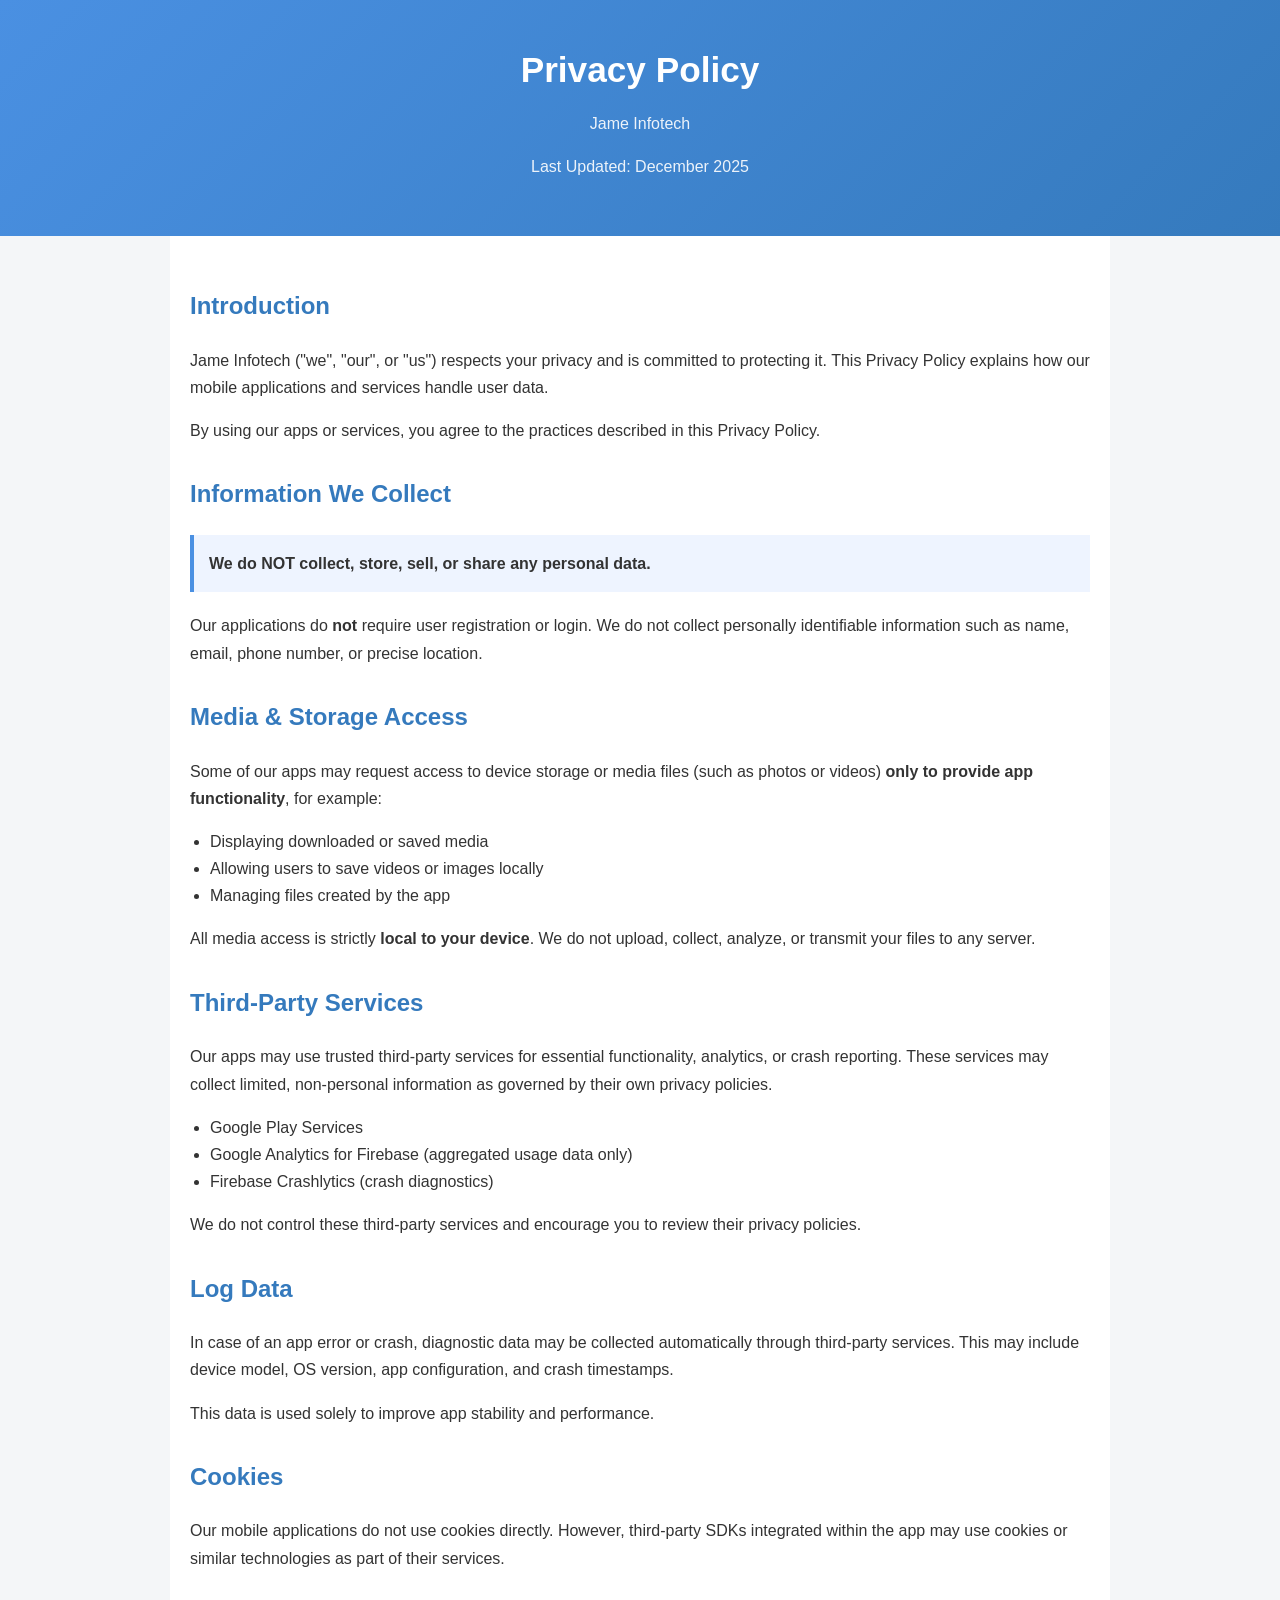
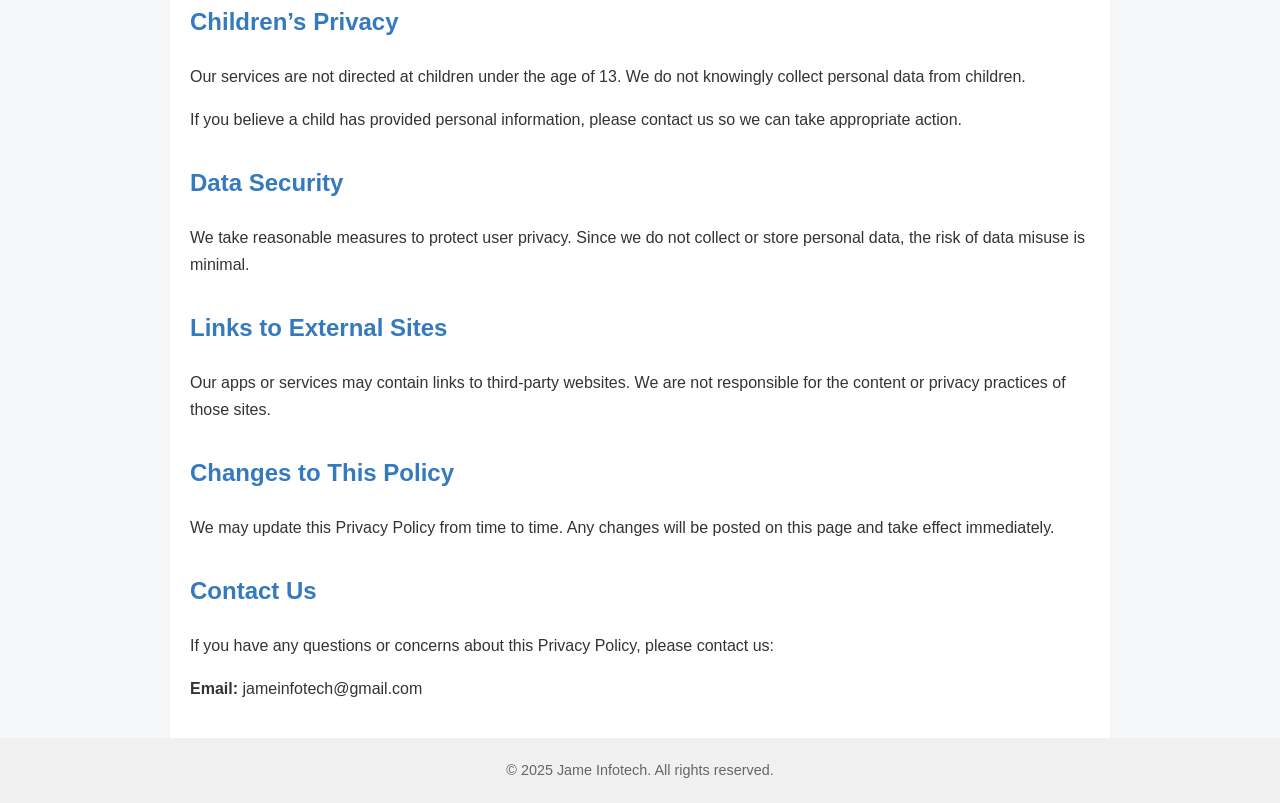
==== privacy-policy.html @ ece1edf4 "privacy policy first version" ====
<!DOCTYPE html>
<html lang="en">
<head>
<meta charset="UTF-8">
<meta name="viewport" content="width=device-width, initial-scale=1.0">
<title>Privacy Policy | Jame Infotech</title>

<style>
    body {
        font-family: -apple-system, BlinkMacSystemFont, "Segoe UI", Roboto, Helvetica, Arial, sans-serif;
        background: #f4f6f8;
        color: #333;
        margin: 0;
        line-height: 1.7;
    }
    header {
        background: linear-gradient(135deg, #4a90e2, #357abd);
        color: #fff;
        padding: 40px 20px;
        text-align: center;
    }
    header h1 {
        margin: 0;
        font-size: 2.2rem;
    }
    header p {
        margin-top: 10px;
        opacity: 0.9;
    }
    .container {
        max-width: 900px;
        margin: auto;
        padding: 20px;
        background: #fff;
    }
    h2 {
        color: #357abd;
        margin-top: 30px;
    }
    ul {
        padding-left: 20px;
    }
    footer {
        text-align: center;
        padding: 20px;
        font-size: 0.9rem;
        color: #666;
        background: #f0f0f0;
    }
    .highlight {
        background: #eef4ff;
        padding: 15px;
        border-left: 4px solid #4a90e2;
        margin: 20px 0;
    }
</style>
</head>

<body>

<header>
    <h1>Privacy Policy</h1>
    <p>Jame Infotech</p>
    <p>Last Updated: December 2025</p>
</header>

<div class="container">

    <section>
        <h2>Introduction</h2>
        <p>
            Jame Infotech ("we", "our", or "us") respects your privacy and is committed to protecting it.
            This Privacy Policy explains how our mobile applications and services handle user data.
        </p>
        <p>
            By using our apps or services, you agree to the practices described in this Privacy Policy.
        </p>
    </section>

    <section>
        <h2>Information We Collect</h2>

        <div class="highlight">
            <strong>We do NOT collect, store, sell, or share any personal data.</strong>
        </div>

        <p>
            Our applications do <strong>not</strong> require user registration or login.
            We do not collect personally identifiable information such as name, email,
            phone number, or precise location.
        </p>
    </section>

    <section>
        <h2>Media & Storage Access</h2>
        <p>
            Some of our apps may request access to device storage or media files
            (such as photos or videos) <strong>only to provide app functionality</strong>,
            for example:
        </p>
        <ul>
            <li>Displaying downloaded or saved media</li>
            <li>Allowing users to save videos or images locally</li>
            <li>Managing files created by the app</li>
        </ul>
        <p>
            All media access is strictly <strong>local to your device</strong>.
            We do not upload, collect, analyze, or transmit your files to any server.
        </p>
    </section>

    <section>
        <h2>Third-Party Services</h2>
        <p>
            Our apps may use trusted third-party services for essential functionality,
            analytics, or crash reporting. These services may collect limited,
            non-personal information as governed by their own privacy policies.
        </p>

        <ul>
            <li>Google Play Services</li>
            <li>Google Analytics for Firebase (aggregated usage data only)</li>
            <li>Firebase Crashlytics (crash diagnostics)</li>
        </ul>

        <p>
            We do not control these third-party services and encourage you to review
            their privacy policies.
        </p>
    </section>

    <section>
        <h2>Log Data</h2>
        <p>
            In case of an app error or crash, diagnostic data may be collected automatically
            through third-party services. This may include device model, OS version,
            app configuration, and crash timestamps.
        </p>
        <p>
            This data is used solely to improve app stability and performance.
        </p>
    </section>

    <section>
        <h2>Cookies</h2>
        <p>
            Our mobile applications do not use cookies directly.
            However, third-party SDKs integrated within the app may use
            cookies or similar technologies as part of their services.
        </p>
    </section>

    <section>
        <h2>Children’s Privacy</h2>
        <p>
            Our services are not directed at children under the age of 13.
            We do not knowingly collect personal data from children.
        </p>
        <p>
            If you believe a child has provided personal information,
            please contact us so we can take appropriate action.
        </p>
    </section>

    <section>
        <h2>Data Security</h2>
        <p>
            We take reasonable measures to protect user privacy.
            Since we do not collect or store personal data, the risk of data misuse is minimal.
        </p>
    </section>

    <section>
        <h2>Links to External Sites</h2>
        <p>
            Our apps or services may contain links to third-party websites.
            We are not responsible for the content or privacy practices of those sites.
        </p>
    </section>

    <section>
        <h2>Changes to This Policy</h2>
        <p>
            We may update this Privacy Policy from time to time.
            Any changes will be posted on this page and take effect immediately.
        </p>
    </section>

    <section>
        <h2>Contact Us</h2>
        <p>
            If you have any questions or concerns about this Privacy Policy,
            please contact us:
        </p>
        <p>
            <strong>Email:</strong> jameinfotech@gmail.com
        </p>
    </section>

</div>

<footer>
    © 2025 Jame Infotech. All rights reserved.
</footer>

</body>
</html>
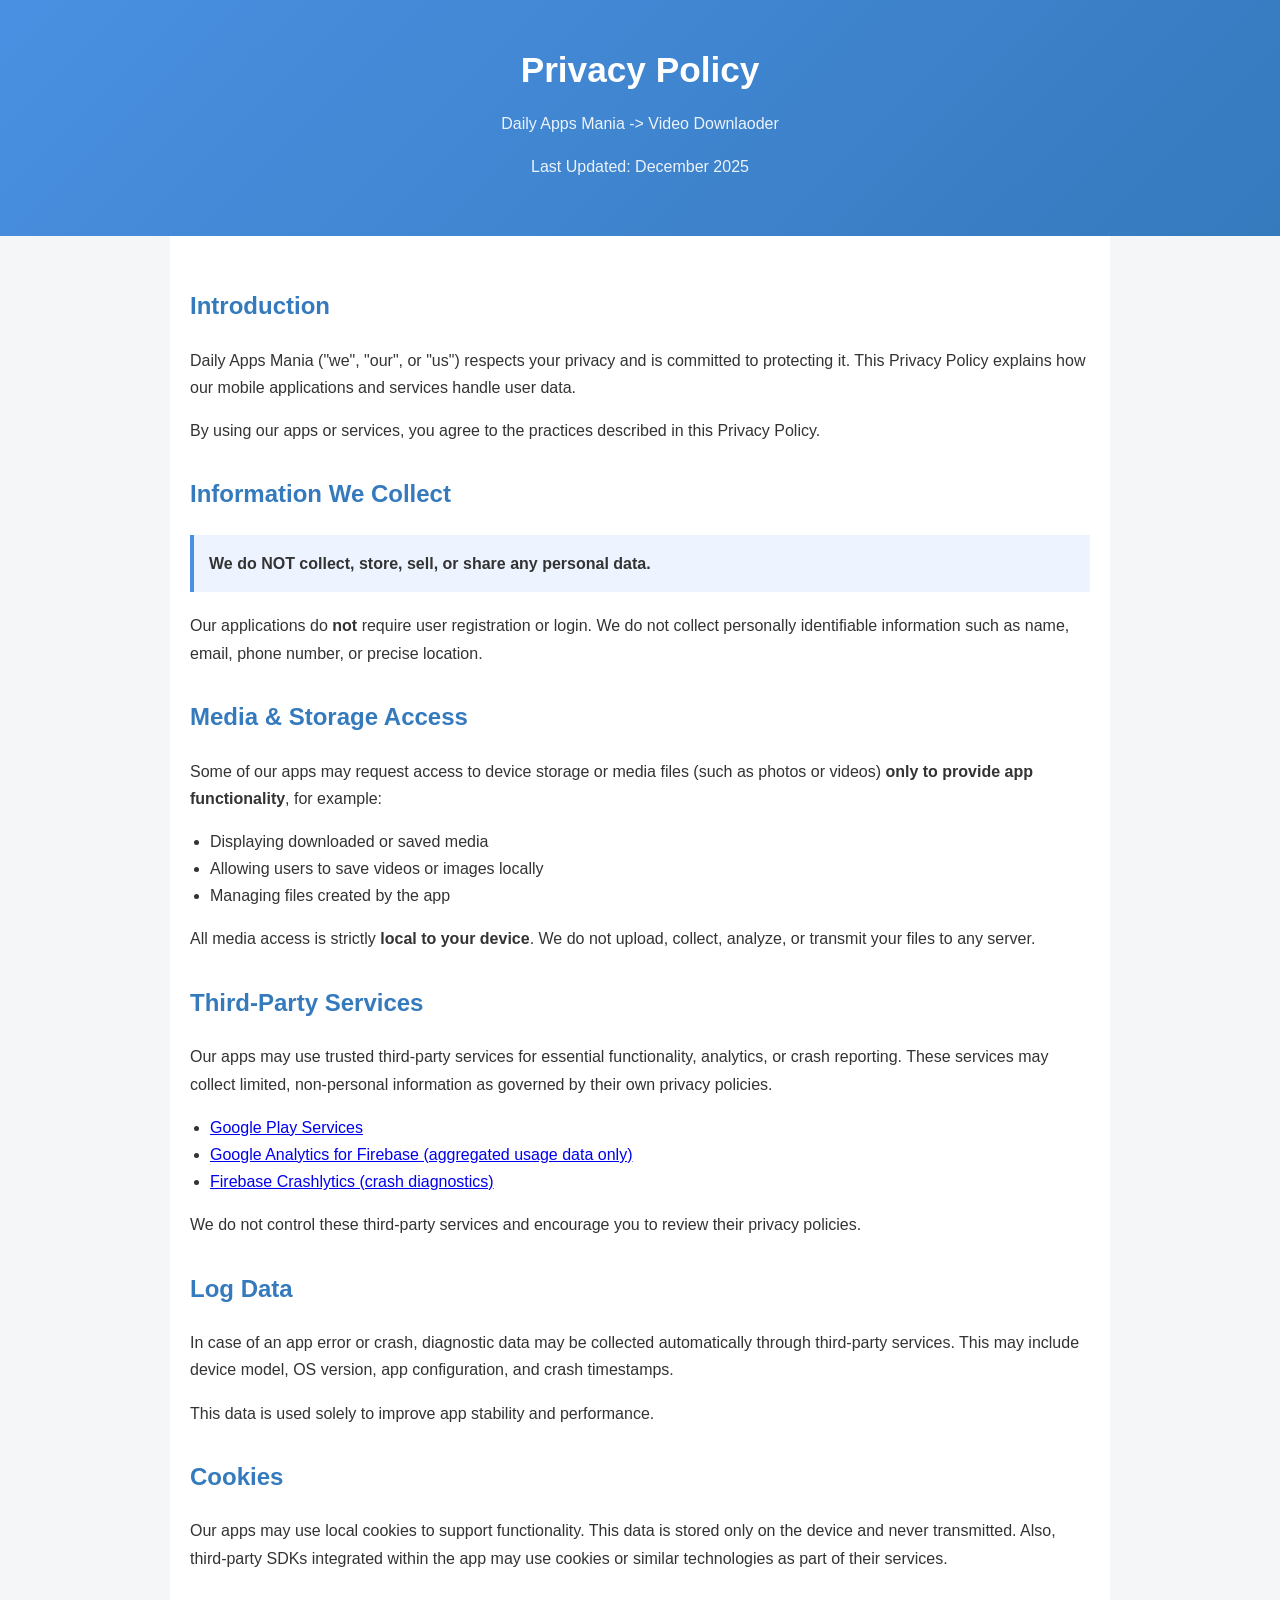
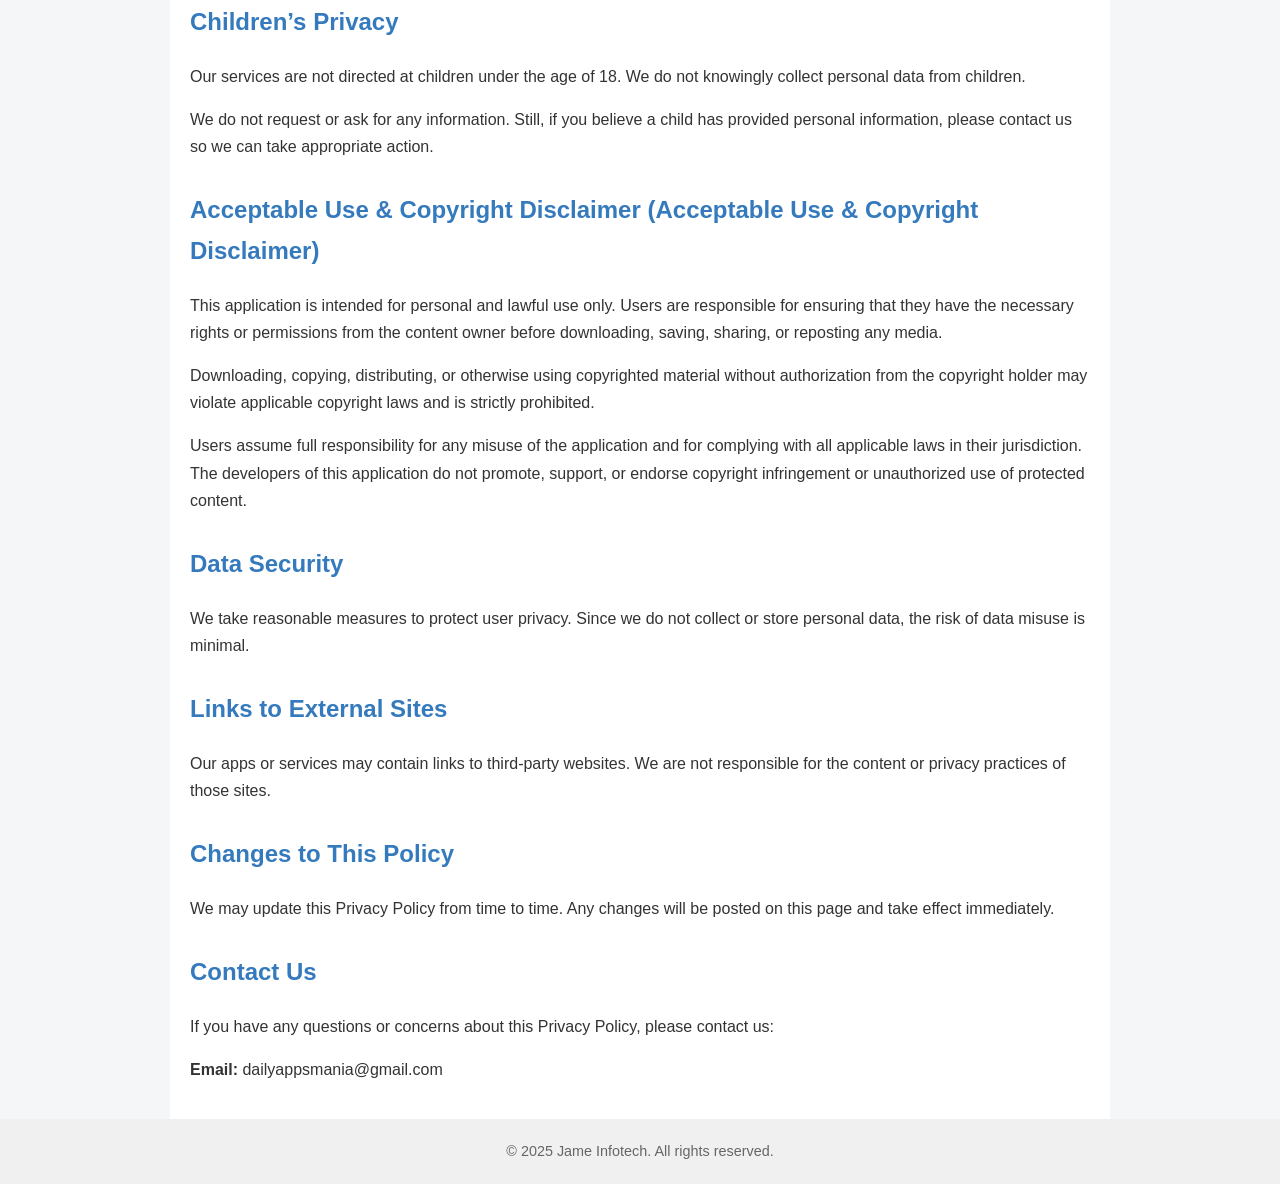
==== commit 3cc65e6d: "privacy update" ====
--- a/privacy-policy.html
+++ b/privacy-policy.html
@@ -60,7 +60,7 @@
 
 <header>
     <h1>Privacy Policy</h1>
-    <p>Jame Infotech</p>
+    <p>Daily Apps Mania -> Video Downlaoder</p>
     <p>Last Updated: December 2025</p>
 </header>
 
@@ -69,7 +69,7 @@
     <section>
         <h2>Introduction</h2>
         <p>
-            Jame Infotech ("we", "our", or "us") respects your privacy and is committed to protecting it.
+            Daily Apps Mania ("we", "our", or "us") respects your privacy and is committed to protecting it.
             This Privacy Policy explains how our mobile applications and services handle user data.
         </p>
         <p>
@@ -118,9 +118,9 @@
         </p>
 
         <ul>
-            <li>Google Play Services</li>
-            <li>Google Analytics for Firebase (aggregated usage data only)</li>
-            <li>Firebase Crashlytics (crash diagnostics)</li>
+            <li><a href="https://policies.google.com/privacy">Google Play Services</a></li>
+            <li><a href="https://www.google.com/analytics/terms/">Google Analytics for Firebase (aggregated usage data only)</a></li>
+            <li><a href="https://firebase.google.com/support/privacy">Firebase Crashlytics (crash diagnostics)</a></li>
         </ul>
 
         <p>
@@ -144,8 +144,8 @@
     <section>
         <h2>Cookies</h2>
         <p>
-            Our mobile applications do not use cookies directly.
-            However, third-party SDKs integrated within the app may use
+            Our apps may use local cookies to support functionality. This data is stored only on the device and never transmitted.
+            Also, third-party SDKs integrated within the app may use
             cookies or similar technologies as part of their services.
         </p>
     </section>
@@ -153,13 +153,34 @@
     <section>
         <h2>Children’s Privacy</h2>
         <p>
-            Our services are not directed at children under the age of 13.
+            Our services are not directed at children under the age of 18.
             We do not knowingly collect personal data from children.
         </p>
         <p>
-            If you believe a child has provided personal information,
+            We do not request or ask for any information. Still, if you believe a child has provided personal information,
             please contact us so we can take appropriate action.
         </p>
+    </section>
+	
+	<section>
+        <h2>Acceptable Use & Copyright Disclaimer (Acceptable Use & Copyright Disclaimer)</h2>
+        <p>
+			This application is intended for personal and lawful use only.
+			Users are responsible for ensuring that they have the necessary
+			rights or permissions from the content owner before downloading,
+			saving, sharing, or reposting any media.
+		</p>
+		<p>
+			Downloading, copying, distributing, or otherwise using copyrighted
+			material without authorization from the copyright holder may violate
+			applicable copyright laws and is strictly prohibited.
+		</p>
+		<p>
+			Users assume full responsibility for any misuse of the application
+			and for complying with all applicable laws in their jurisdiction.
+			The developers of this application do not promote, support, or
+			endorse copyright infringement or unauthorized use of protected content.
+		</p>
     </section>
 
     <section>
@@ -193,7 +214,7 @@
             please contact us:
         </p>
         <p>
-            <strong>Email:</strong> jameinfotech@gmail.com
+            <strong>Email:</strong> dailyappsmania@gmail.com
         </p>
     </section>
 
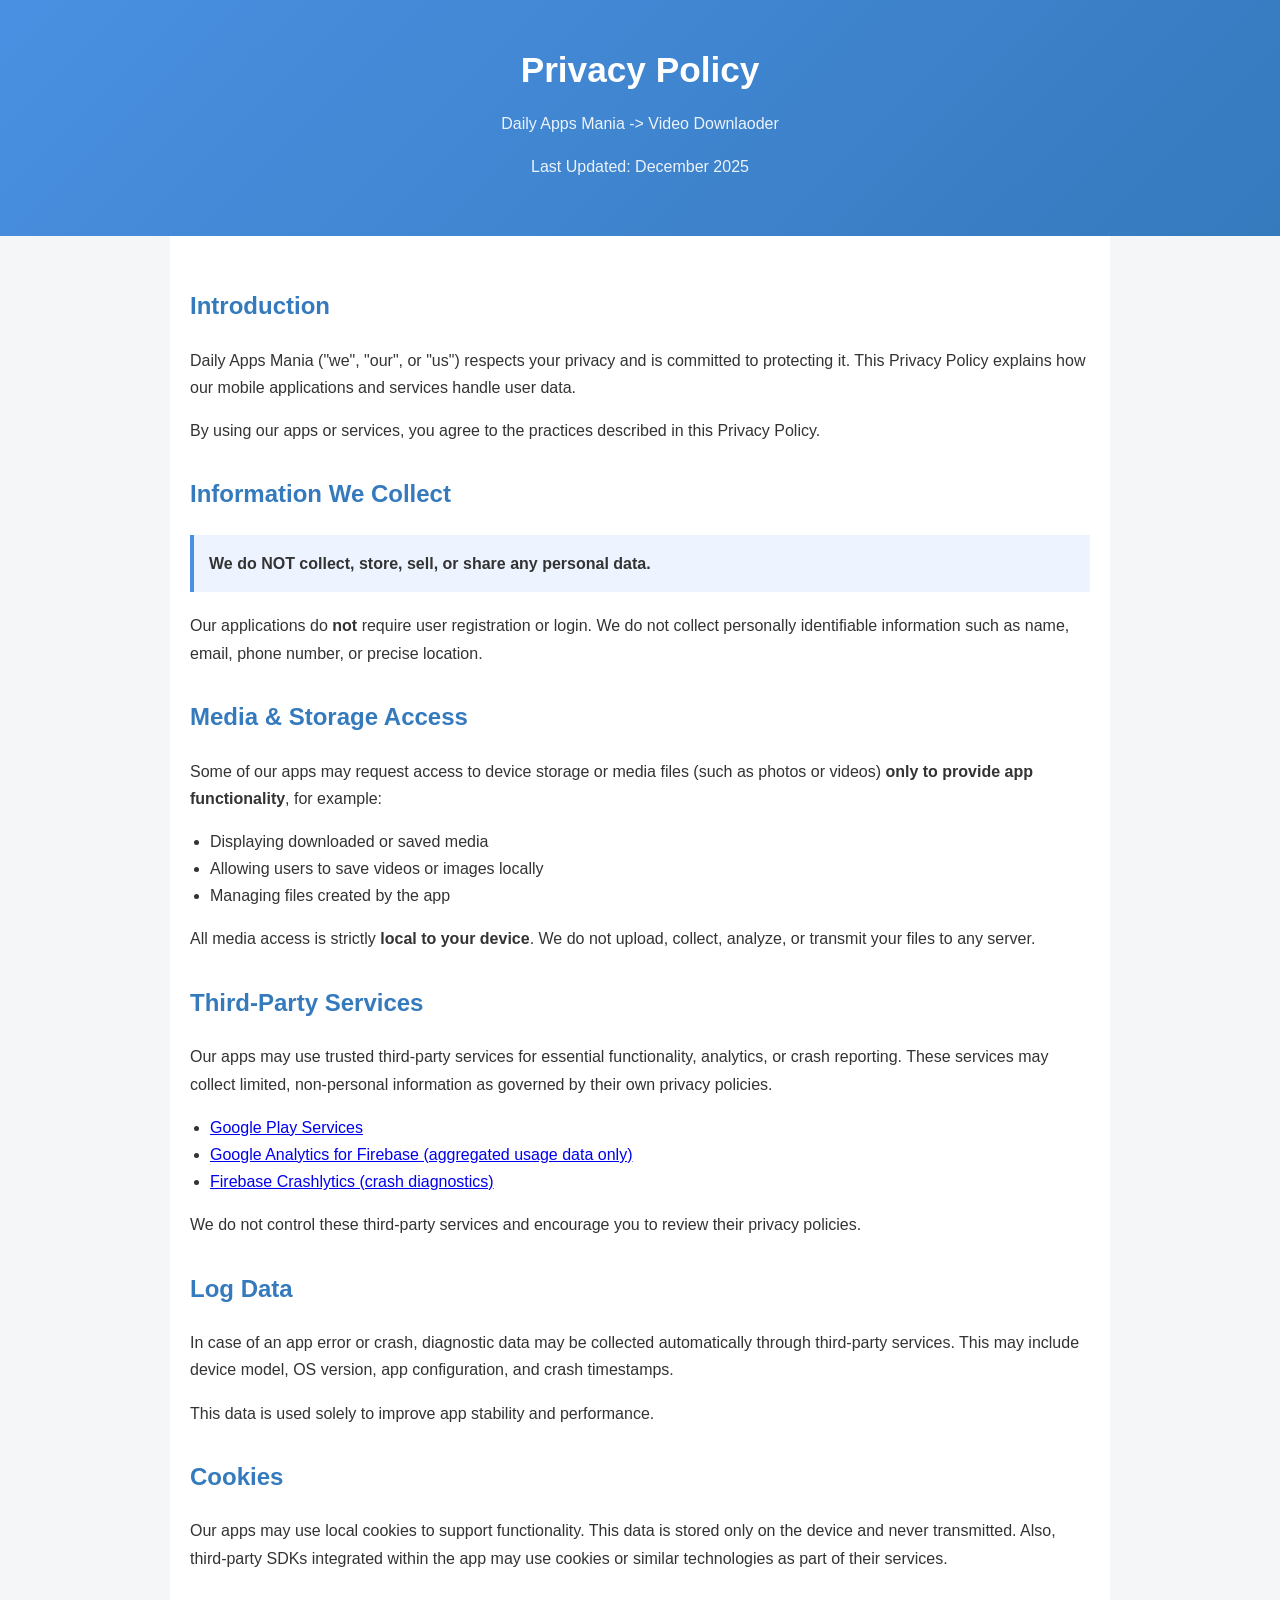
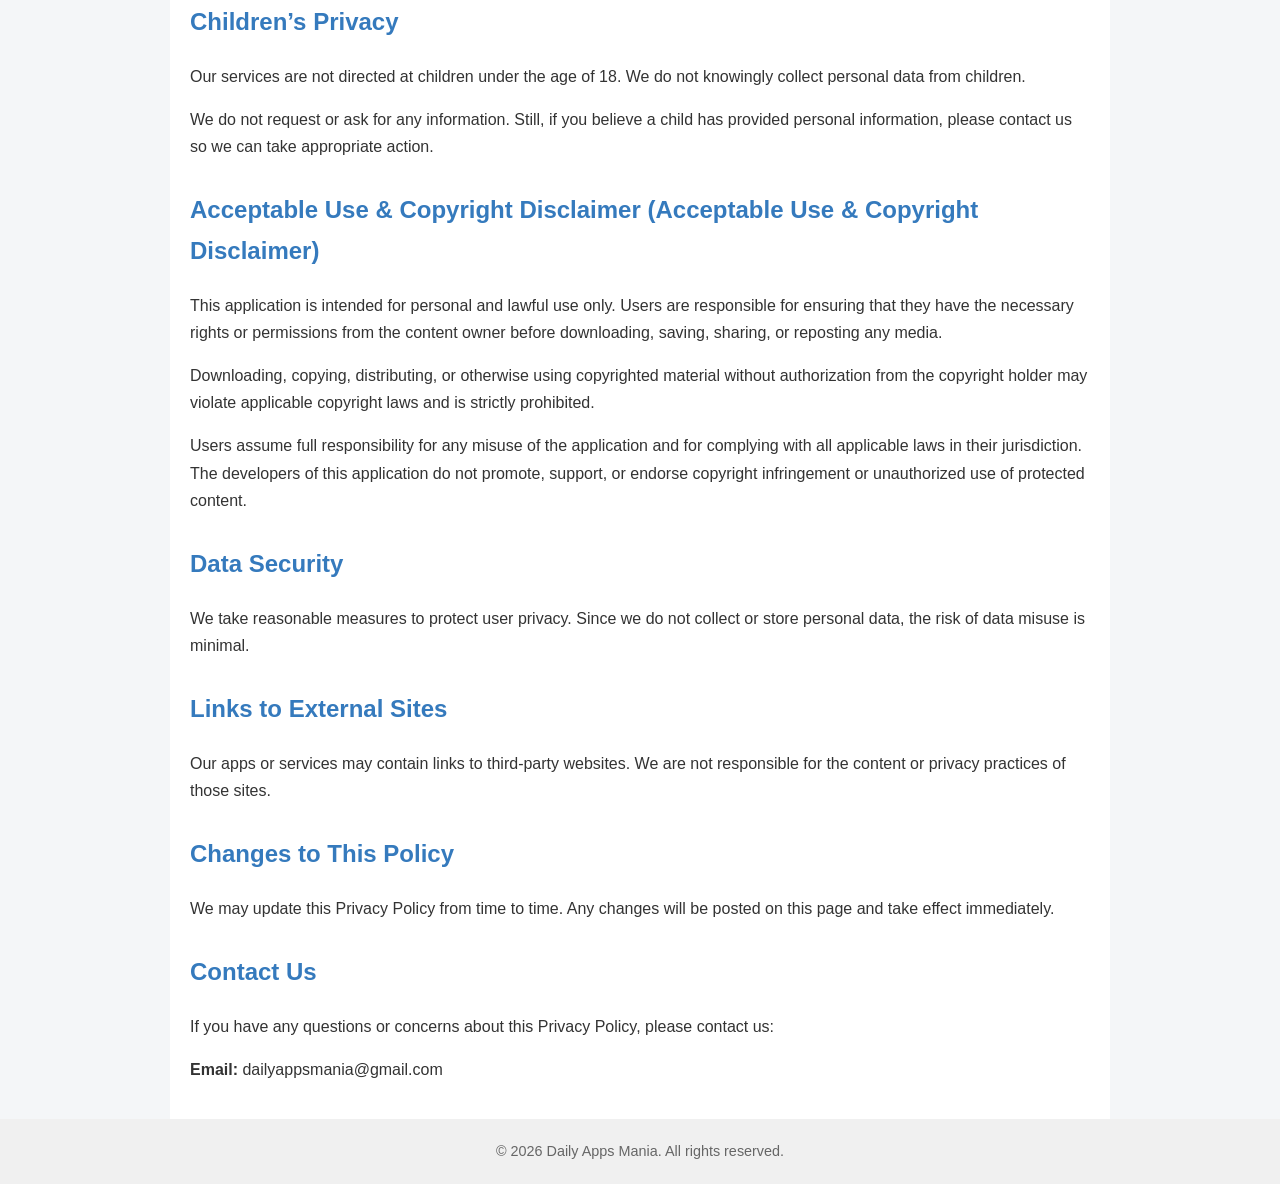
==== commit ae5a3b53: "Name change which was pening" ====
--- a/privacy-policy.html
+++ b/privacy-policy.html
@@ -3,7 +3,7 @@
 <head>
 <meta charset="UTF-8">
 <meta name="viewport" content="width=device-width, initial-scale=1.0">
-<title>Privacy Policy | Jame Infotech</title>
+<title>Privacy Policy | Video Downloader</title>
 
 <style>
     body {
@@ -221,7 +221,7 @@
 </div>
 
 <footer>
-    © 2025 Jame Infotech. All rights reserved.
+    © 2026 Daily Apps Mania. All rights reserved.
 </footer>
 
 </body>
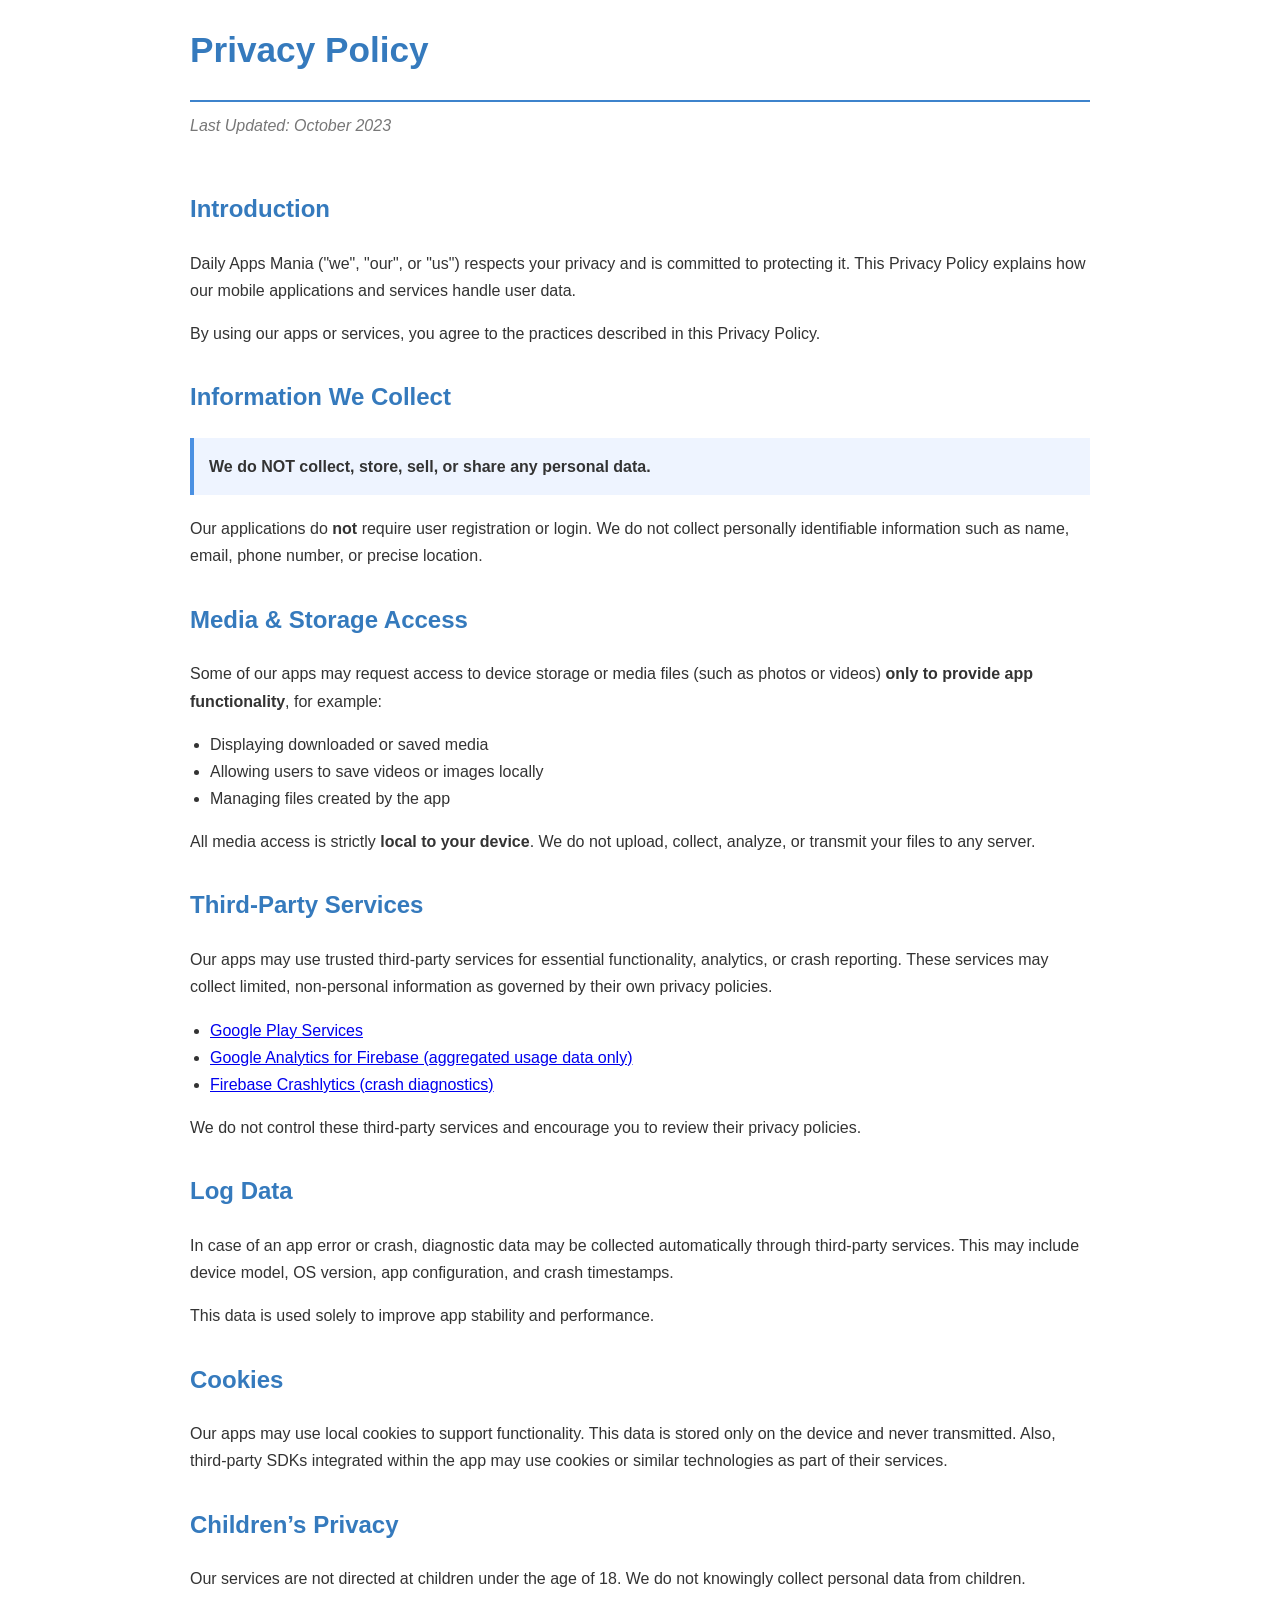
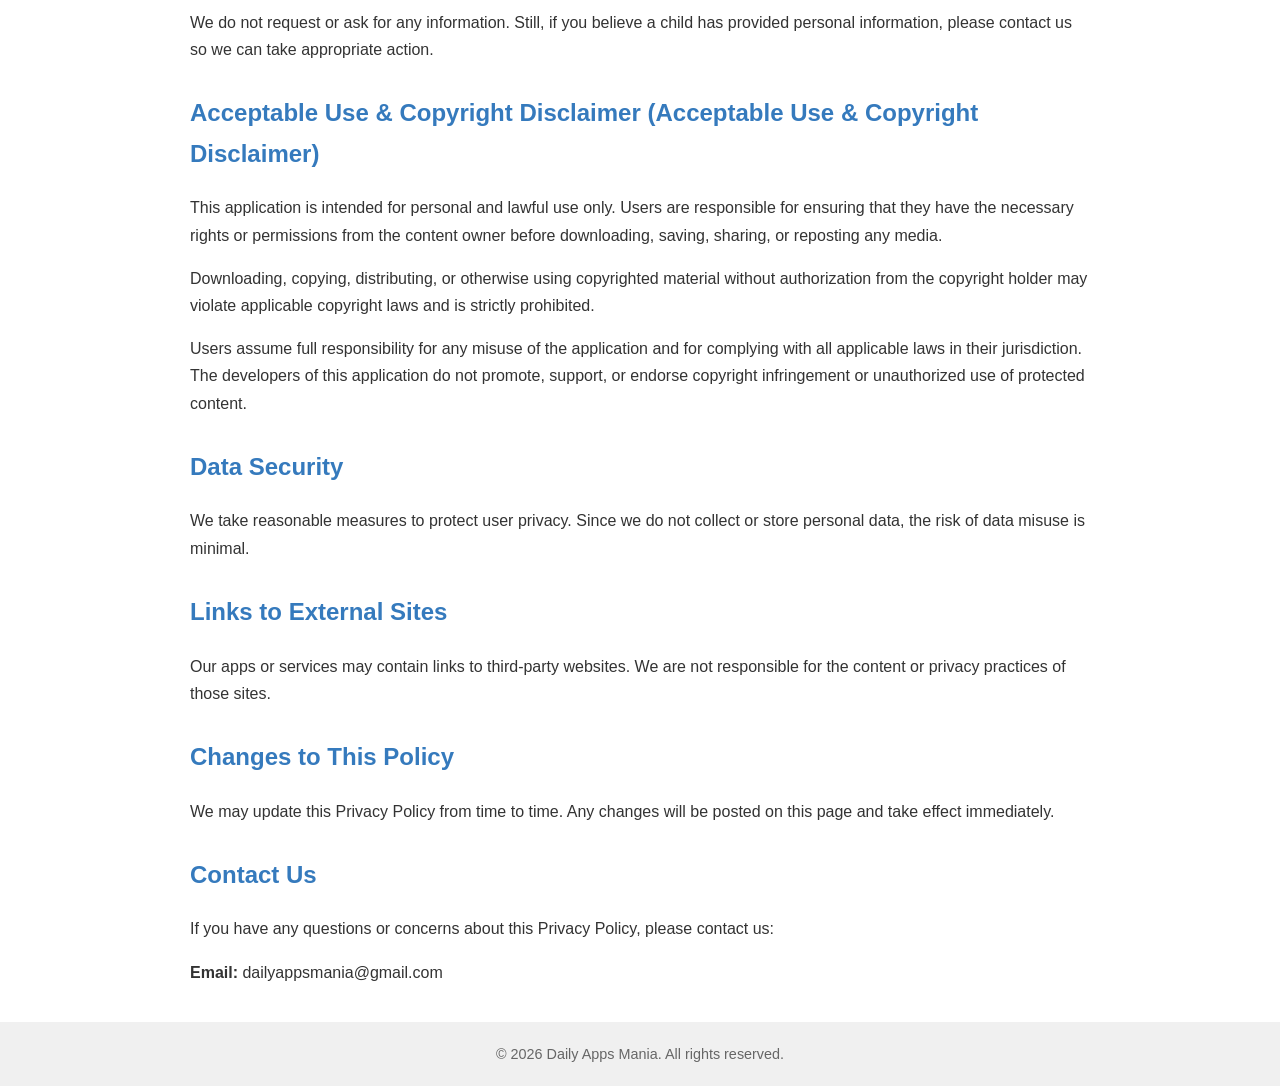
==== commit c9210249: "Updated website for SEO friendly content - Also added both websites" ====
--- a/privacy-policy.html
+++ b/privacy-policy.html
@@ -3,21 +3,21 @@
 <head>
 <meta charset="UTF-8">
 <meta name="viewport" content="width=device-width, initial-scale=1.0">
-<title>Privacy Policy | Video Downloader</title>
+<title>Privacy Policy</title>
 
 <style>
     body {
         font-family: -apple-system, BlinkMacSystemFont, "Segoe UI", Roboto, Helvetica, Arial, sans-serif;
-        background: #f4f6f8;
         color: #333;
         margin: 0;
         line-height: 1.7;
     }
     header {
-        background: linear-gradient(135deg, #4a90e2, #357abd);
-        color: #fff;
-        padding: 40px 20px;
-        text-align: center;
+        color: #357abd;
+        padding: 20px 0px;
+		max-width: 900px;
+        margin: auto;
+		border-bottom: 2px solid #3E83CC;
     }
     header h1 {
         margin: 0;
@@ -26,6 +26,14 @@
     header p {
         margin-top: 10px;
         opacity: 0.9;
+    }
+	.last-updated {
+		color: #777;
+		max-width: 900px;
+		font-style: italic;
+		margin: auto;
+		margin-top: 10px;
+		
     }
     .container {
         max-width: 900px;
@@ -60,9 +68,9 @@
 
 <header>
     <h1>Privacy Policy</h1>
-    <p>Daily Apps Mania -> Video Downlaoder</p>
-    <p>Last Updated: December 2025</p>
 </header>
+
+<p class="last-updated">Last Updated: October 2023</p>
 
 <div class="container">
 
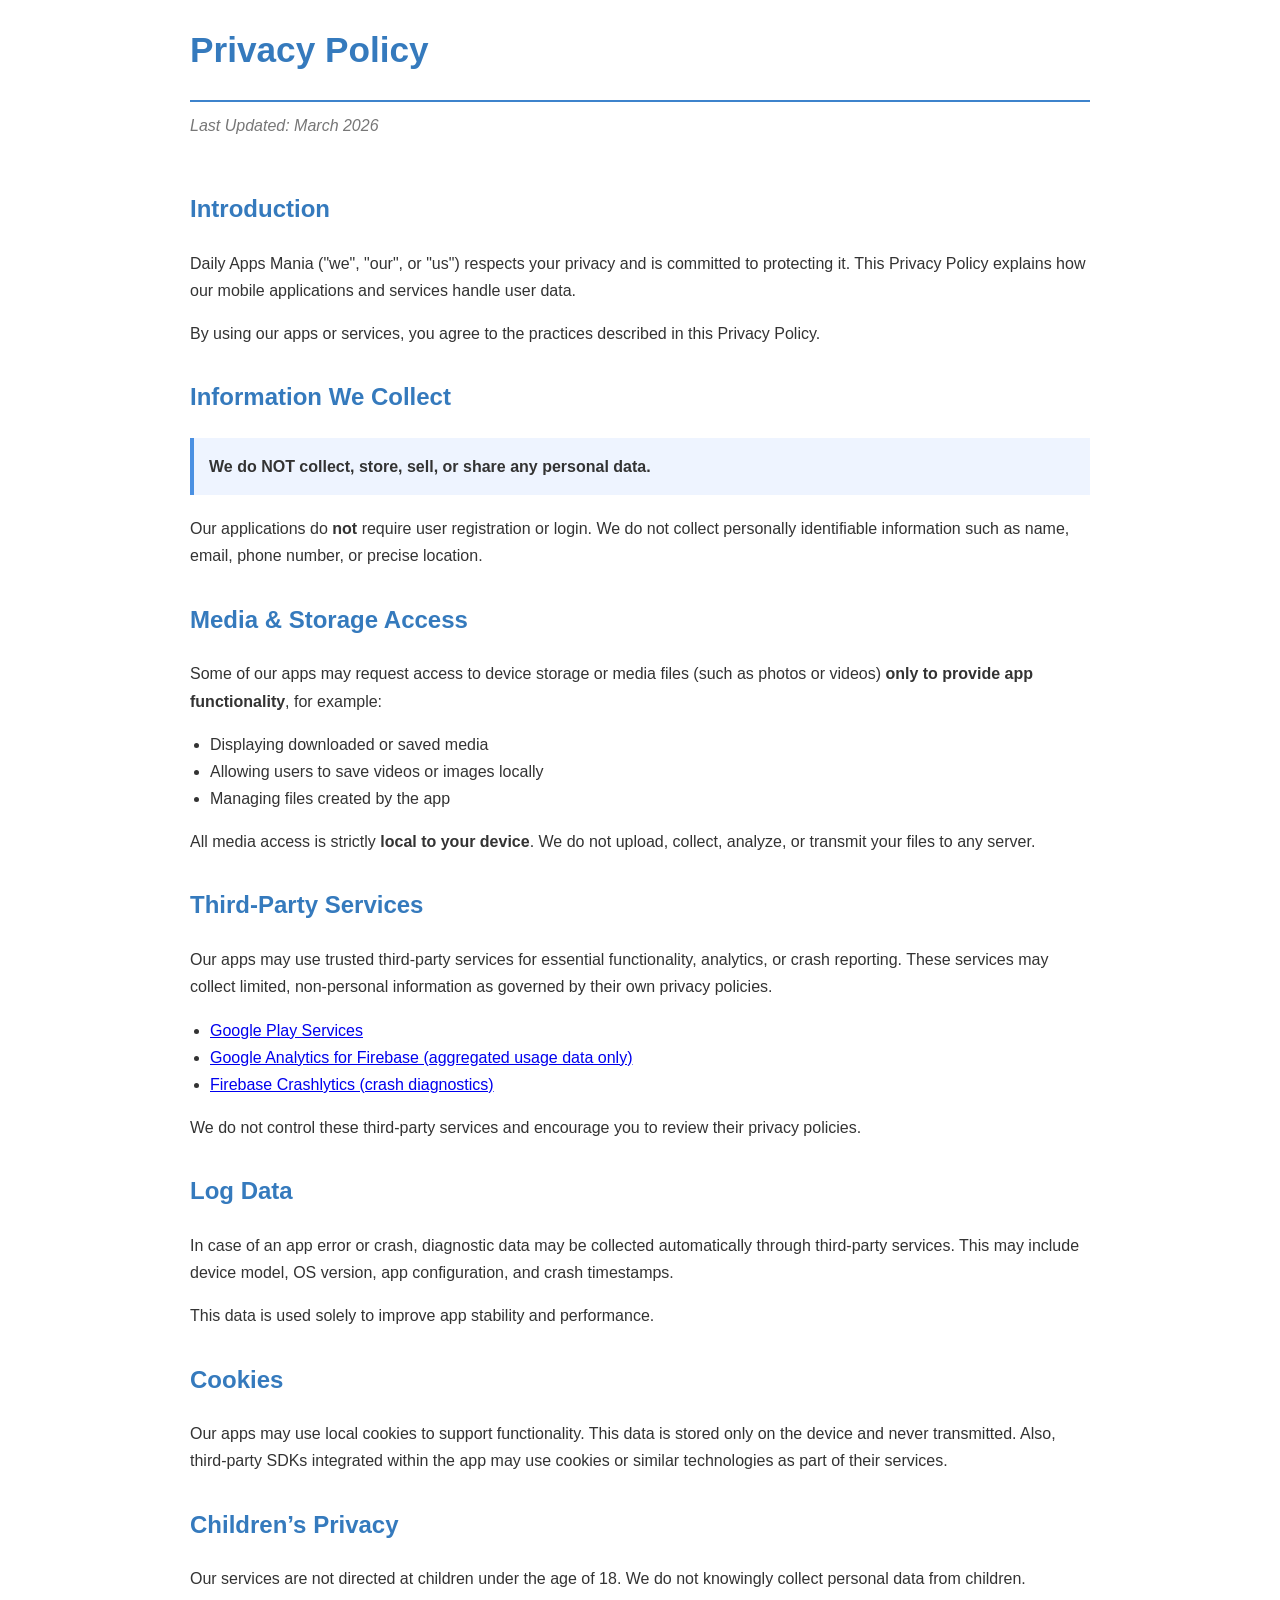
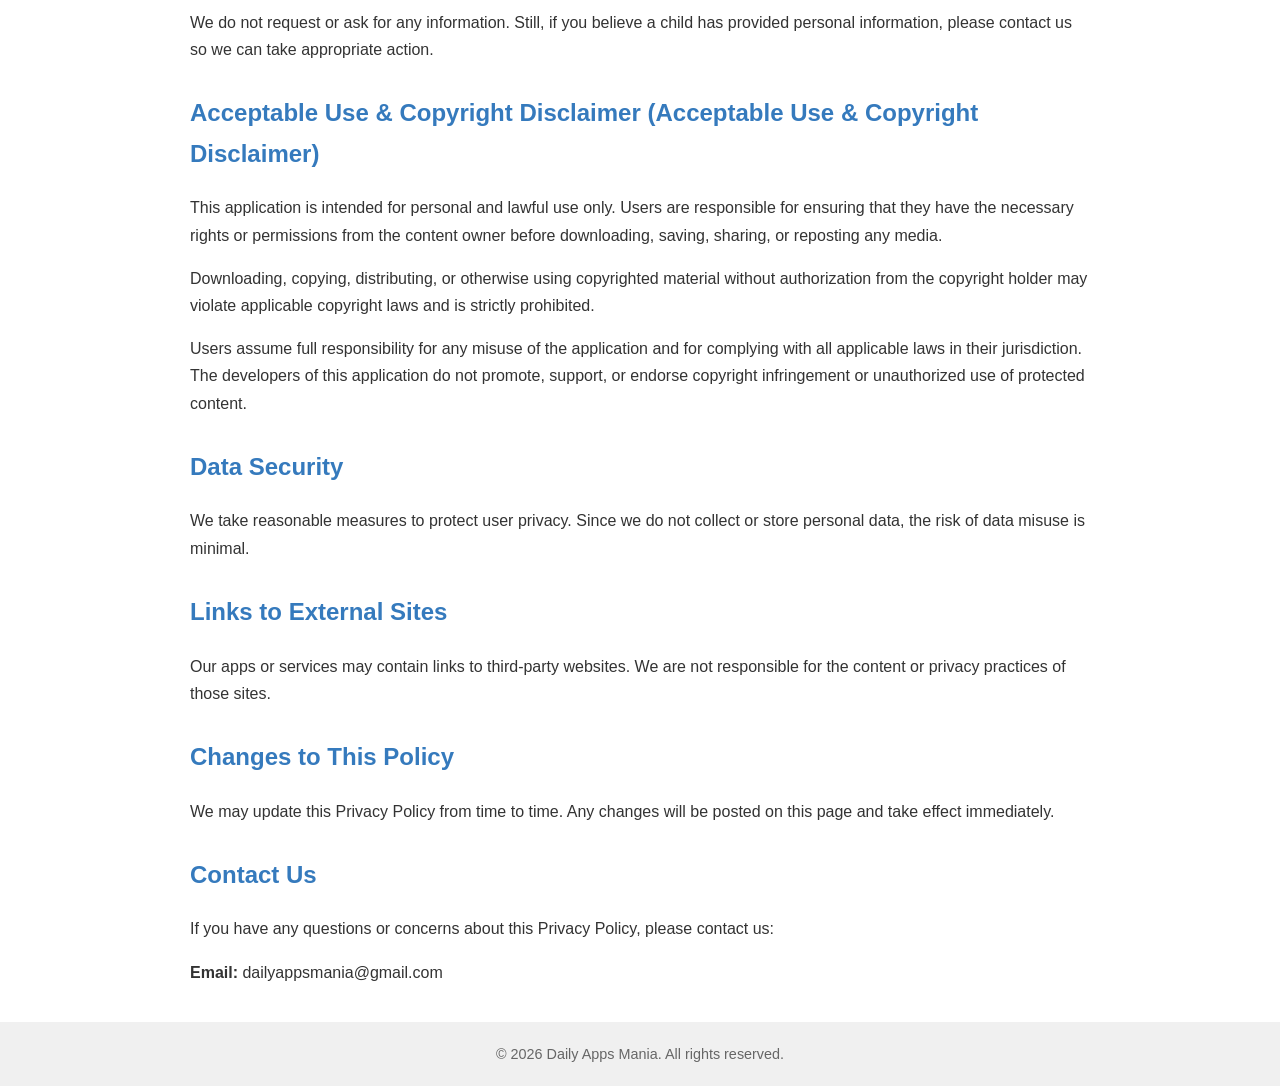
==== commit 9944a8c7: "Update page" ====
--- a/privacy-policy.html
+++ b/privacy-policy.html
@@ -70,7 +70,7 @@
     <h1>Privacy Policy</h1>
 </header>
 
-<p class="last-updated">Last Updated: October 2023</p>
+<p class="last-updated">Last Updated: March 2026</p>
 
 <div class="container">
 
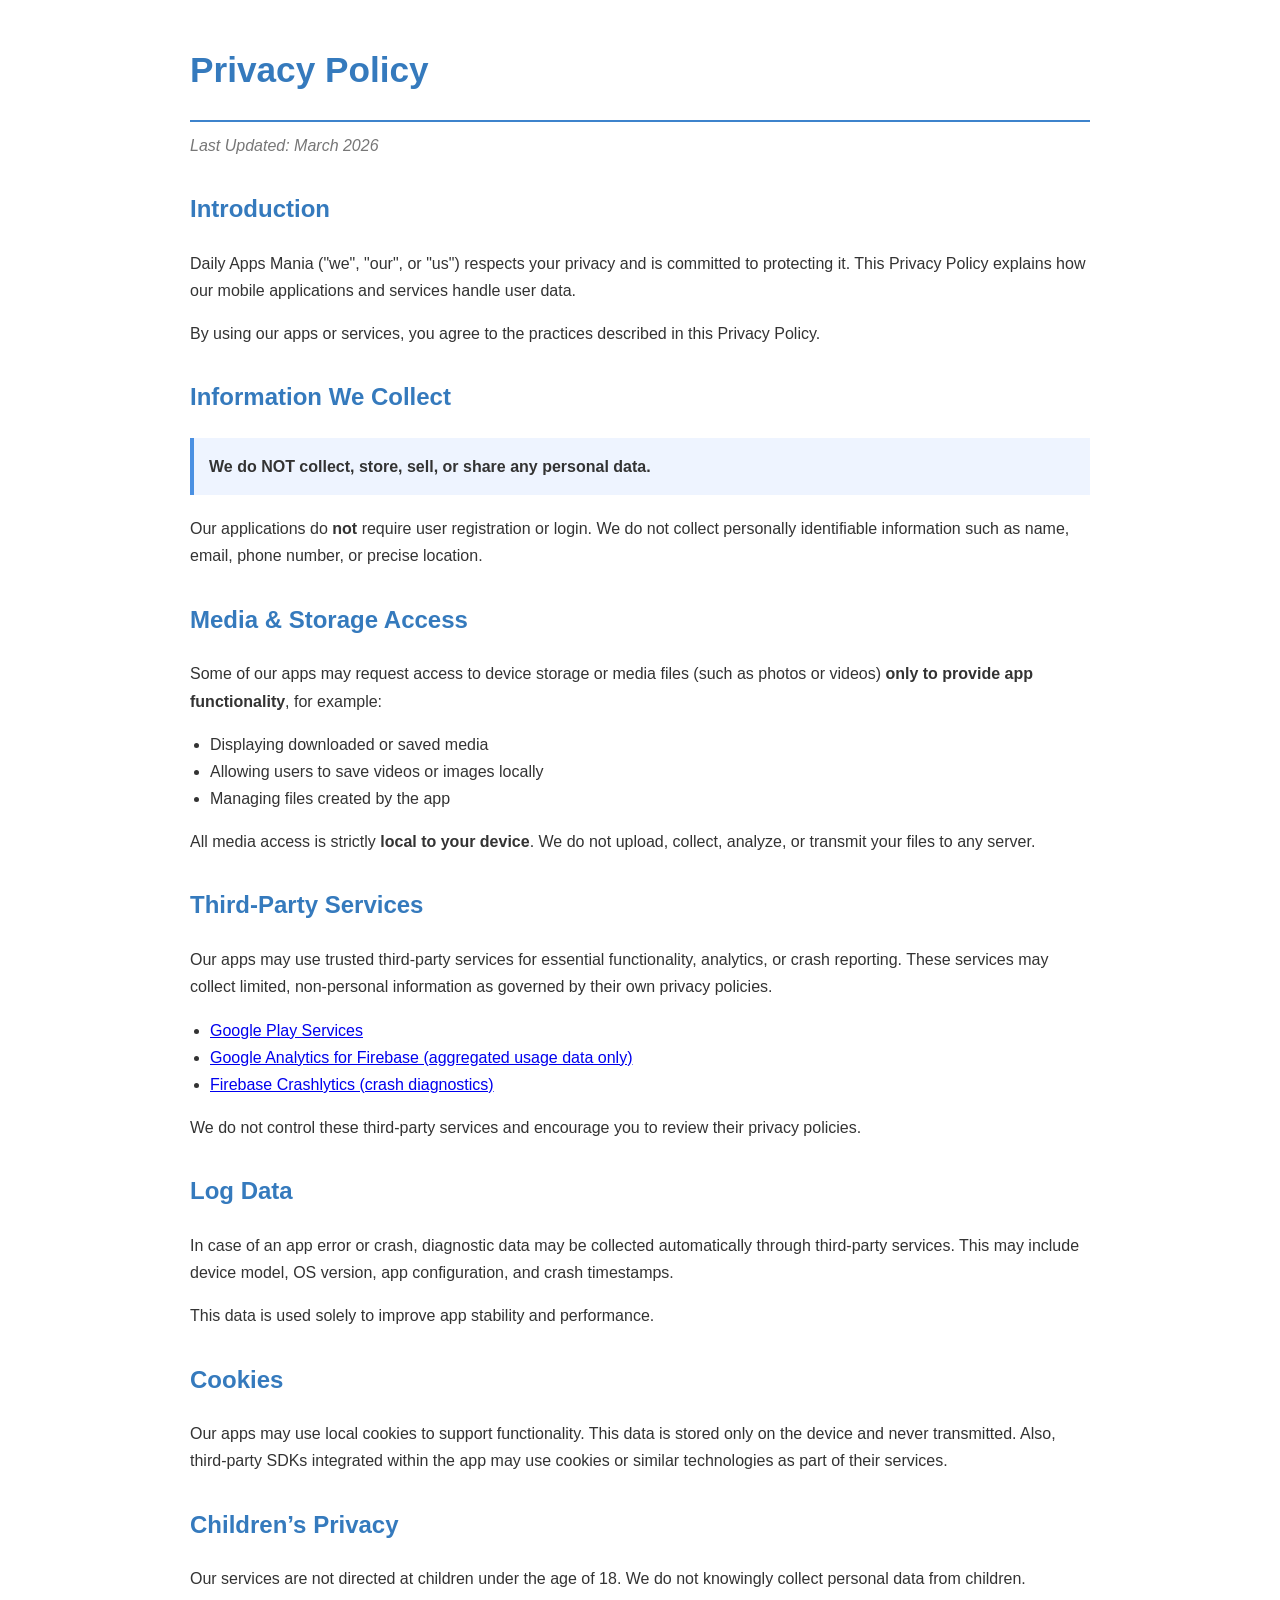
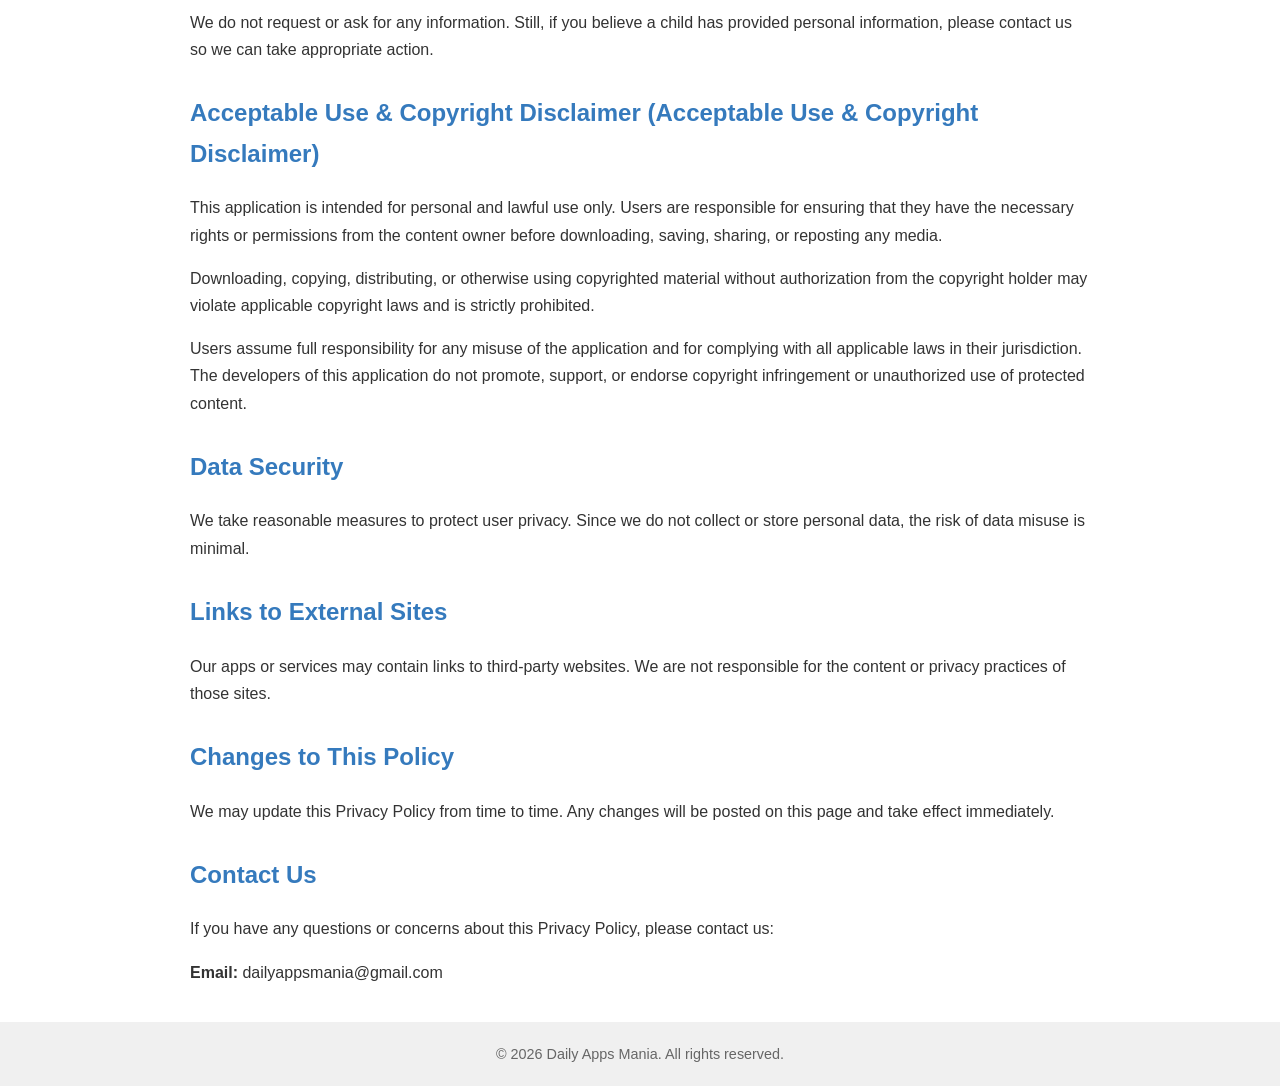
==== commit 938550bf: "formatted properly" ====
--- a/privacy-policy.html
+++ b/privacy-policy.html
@@ -66,58 +66,59 @@
 
 <body>
 
-<header>
-    <h1>Privacy Policy</h1>
-</header>
-
-<p class="last-updated">Last Updated: March 2026</p>
-
-<div class="container">
-
-    <section>
-        <h2>Introduction</h2>
-        <p>
-            Daily Apps Mania ("we", "our", or "us") respects your privacy and is committed to protecting it.
-            This Privacy Policy explains how our mobile applications and services handle user data.
-        </p>
-        <p>
-            By using our apps or services, you agree to the practices described in this Privacy Policy.
-        </p>
-    </section>
-
-    <section>
-        <h2>Information We Collect</h2>
-
-        <div class="highlight">
-            <strong>We do NOT collect, store, sell, or share any personal data.</strong>
-        </div>
-
-        <p>
-            Our applications do <strong>not</strong> require user registration or login.
-            We do not collect personally identifiable information such as name, email,
-            phone number, or precise location.
-        </p>
-    </section>
-
-    <section>
-        <h2>Media & Storage Access</h2>
-        <p>
-            Some of our apps may request access to device storage or media files
-            (such as photos or videos) <strong>only to provide app functionality</strong>,
-            for example:
-        </p>
-        <ul>
-            <li>Displaying downloaded or saved media</li>
-            <li>Allowing users to save videos or images locally</li>
-            <li>Managing files created by the app</li>
-        </ul>
-        <p>
-            All media access is strictly <strong>local to your device</strong>.
-            We do not upload, collect, analyze, or transmit your files to any server.
-        </p>
-    </section>
-
-    <section>
+
+	<div class="container">
+
+		<header>
+		<h1>Privacy Policy</h1>
+	</header>
+
+		<p class="last-updated">Last Updated: March 2026</p>
+
+		<section>
+			<h2>Introduction</h2>
+			<p>
+				Daily Apps Mania ("we", "our", or "us") respects your privacy and is committed to protecting it.
+				This Privacy Policy explains how our mobile applications and services handle user data.
+			</p>
+			<p>
+				By using our apps or services, you agree to the practices described in this Privacy Policy.
+			</p>
+		</section>
+
+		<section>
+			<h2>Information We Collect</h2>
+
+			<div class="highlight">
+				<strong>We do NOT collect, store, sell, or share any personal data.</strong>
+			</div>
+
+			<p>
+				Our applications do <strong>not</strong> require user registration or login.
+				We do not collect personally identifiable information such as name, email,
+				phone number, or precise location.
+			</p>
+		</section>
+
+		<section>
+			<h2>Media & Storage Access</h2>
+			<p>
+				Some of our apps may request access to device storage or media files
+				(such as photos or videos) <strong>only to provide app functionality</strong>,
+				for example:
+			</p>
+			<ul>
+				<li>Displaying downloaded or saved media</li>
+				<li>Allowing users to save videos or images locally</li>
+				<li>Managing files created by the app</li>
+			</ul>
+			<p>
+				All media access is strictly <strong>local to your device</strong>.
+				We do not upload, collect, analyze, or transmit your files to any server.
+			</p>
+		</section>
+
+		<section>
         <h2>Third-Party Services</h2>
         <p>
             Our apps may use trusted third-party services for essential functionality,
@@ -137,85 +138,85 @@
         </p>
     </section>
 
-    <section>
-        <h2>Log Data</h2>
-        <p>
-            In case of an app error or crash, diagnostic data may be collected automatically
-            through third-party services. This may include device model, OS version,
-            app configuration, and crash timestamps.
-        </p>
-        <p>
-            This data is used solely to improve app stability and performance.
-        </p>
-    </section>
-
-    <section>
-        <h2>Cookies</h2>
-        <p>
-            Our apps may use local cookies to support functionality. This data is stored only on the device and never transmitted.
-            Also, third-party SDKs integrated within the app may use
-            cookies or similar technologies as part of their services.
-        </p>
-    </section>
-
-    <section>
-        <h2>Children’s Privacy</h2>
-        <p>
-            Our services are not directed at children under the age of 18.
-            We do not knowingly collect personal data from children.
-        </p>
-        <p>
-            We do not request or ask for any information. Still, if you believe a child has provided personal information,
-            please contact us so we can take appropriate action.
-        </p>
-    </section>
-	
-	<section>
-        <h2>Acceptable Use & Copyright Disclaimer (Acceptable Use & Copyright Disclaimer)</h2>
-        <p>
-			This application is intended for personal and lawful use only.
-			Users are responsible for ensuring that they have the necessary
-			rights or permissions from the content owner before downloading,
-			saving, sharing, or reposting any media.
-		</p>
-		<p>
-			Downloading, copying, distributing, or otherwise using copyrighted
-			material without authorization from the copyright holder may violate
-			applicable copyright laws and is strictly prohibited.
-		</p>
-		<p>
-			Users assume full responsibility for any misuse of the application
-			and for complying with all applicable laws in their jurisdiction.
-			The developers of this application do not promote, support, or
-			endorse copyright infringement or unauthorized use of protected content.
-		</p>
-    </section>
-
-    <section>
-        <h2>Data Security</h2>
-        <p>
-            We take reasonable measures to protect user privacy.
-            Since we do not collect or store personal data, the risk of data misuse is minimal.
-        </p>
-    </section>
-
-    <section>
-        <h2>Links to External Sites</h2>
-        <p>
-            Our apps or services may contain links to third-party websites.
-            We are not responsible for the content or privacy practices of those sites.
-        </p>
-    </section>
-
-    <section>
-        <h2>Changes to This Policy</h2>
-        <p>
-            We may update this Privacy Policy from time to time.
-            Any changes will be posted on this page and take effect immediately.
-        </p>
-    </section>
-
-    <section>
+		<section>
+			<h2>Log Data</h2>
+			<p>
+				In case of an app error or crash, diagnostic data may be collected automatically
+				through third-party services. This may include device model, OS version,
+				app configuration, and crash timestamps.
+			</p>
+			<p>
+				This data is used solely to improve app stability and performance.
+			</p>
+		</section>
+
+		<section>
+			<h2>Cookies</h2>
+			<p>
+				Our apps may use local cookies to support functionality. This data is stored only on the device and never transmitted.
+				Also, third-party SDKs integrated within the app may use
+				cookies or similar technologies as part of their services.
+			</p>
+		</section>
+
+		<section>
+			<h2>Children’s Privacy</h2>
+			<p>
+				Our services are not directed at children under the age of 18.
+				We do not knowingly collect personal data from children.
+			</p>
+			<p>
+				We do not request or ask for any information. Still, if you believe a child has provided personal information,
+				please contact us so we can take appropriate action.
+			</p>
+		</section>
+		
+		<section>
+			<h2>Acceptable Use & Copyright Disclaimer (Acceptable Use & Copyright Disclaimer)</h2>
+			<p>
+				This application is intended for personal and lawful use only.
+				Users are responsible for ensuring that they have the necessary
+				rights or permissions from the content owner before downloading,
+				saving, sharing, or reposting any media.
+			</p>
+			<p>
+				Downloading, copying, distributing, or otherwise using copyrighted
+				material without authorization from the copyright holder may violate
+				applicable copyright laws and is strictly prohibited.
+			</p>
+			<p>
+				Users assume full responsibility for any misuse of the application
+				and for complying with all applicable laws in their jurisdiction.
+				The developers of this application do not promote, support, or
+				endorse copyright infringement or unauthorized use of protected content.
+			</p>
+		</section>
+
+		<section>
+			<h2>Data Security</h2>
+			<p>
+				We take reasonable measures to protect user privacy.
+				Since we do not collect or store personal data, the risk of data misuse is minimal.
+			</p>
+		</section>
+
+		<section>
+			<h2>Links to External Sites</h2>
+			<p>
+				Our apps or services may contain links to third-party websites.
+				We are not responsible for the content or privacy practices of those sites.
+			</p>
+		</section>
+
+		<section>
+			<h2>Changes to This Policy</h2>
+			<p>
+				We may update this Privacy Policy from time to time.
+				Any changes will be posted on this page and take effect immediately.
+			</p>
+		</section>
+
+		<section>
         <h2>Contact Us</h2>
         <p>
             If you have any questions or concerns about this Privacy Policy,
@@ -226,7 +227,7 @@
         </p>
     </section>
 
-</div>
+	</div>
 
 <footer>
     © 2026 Daily Apps Mania. All rights reserved.
